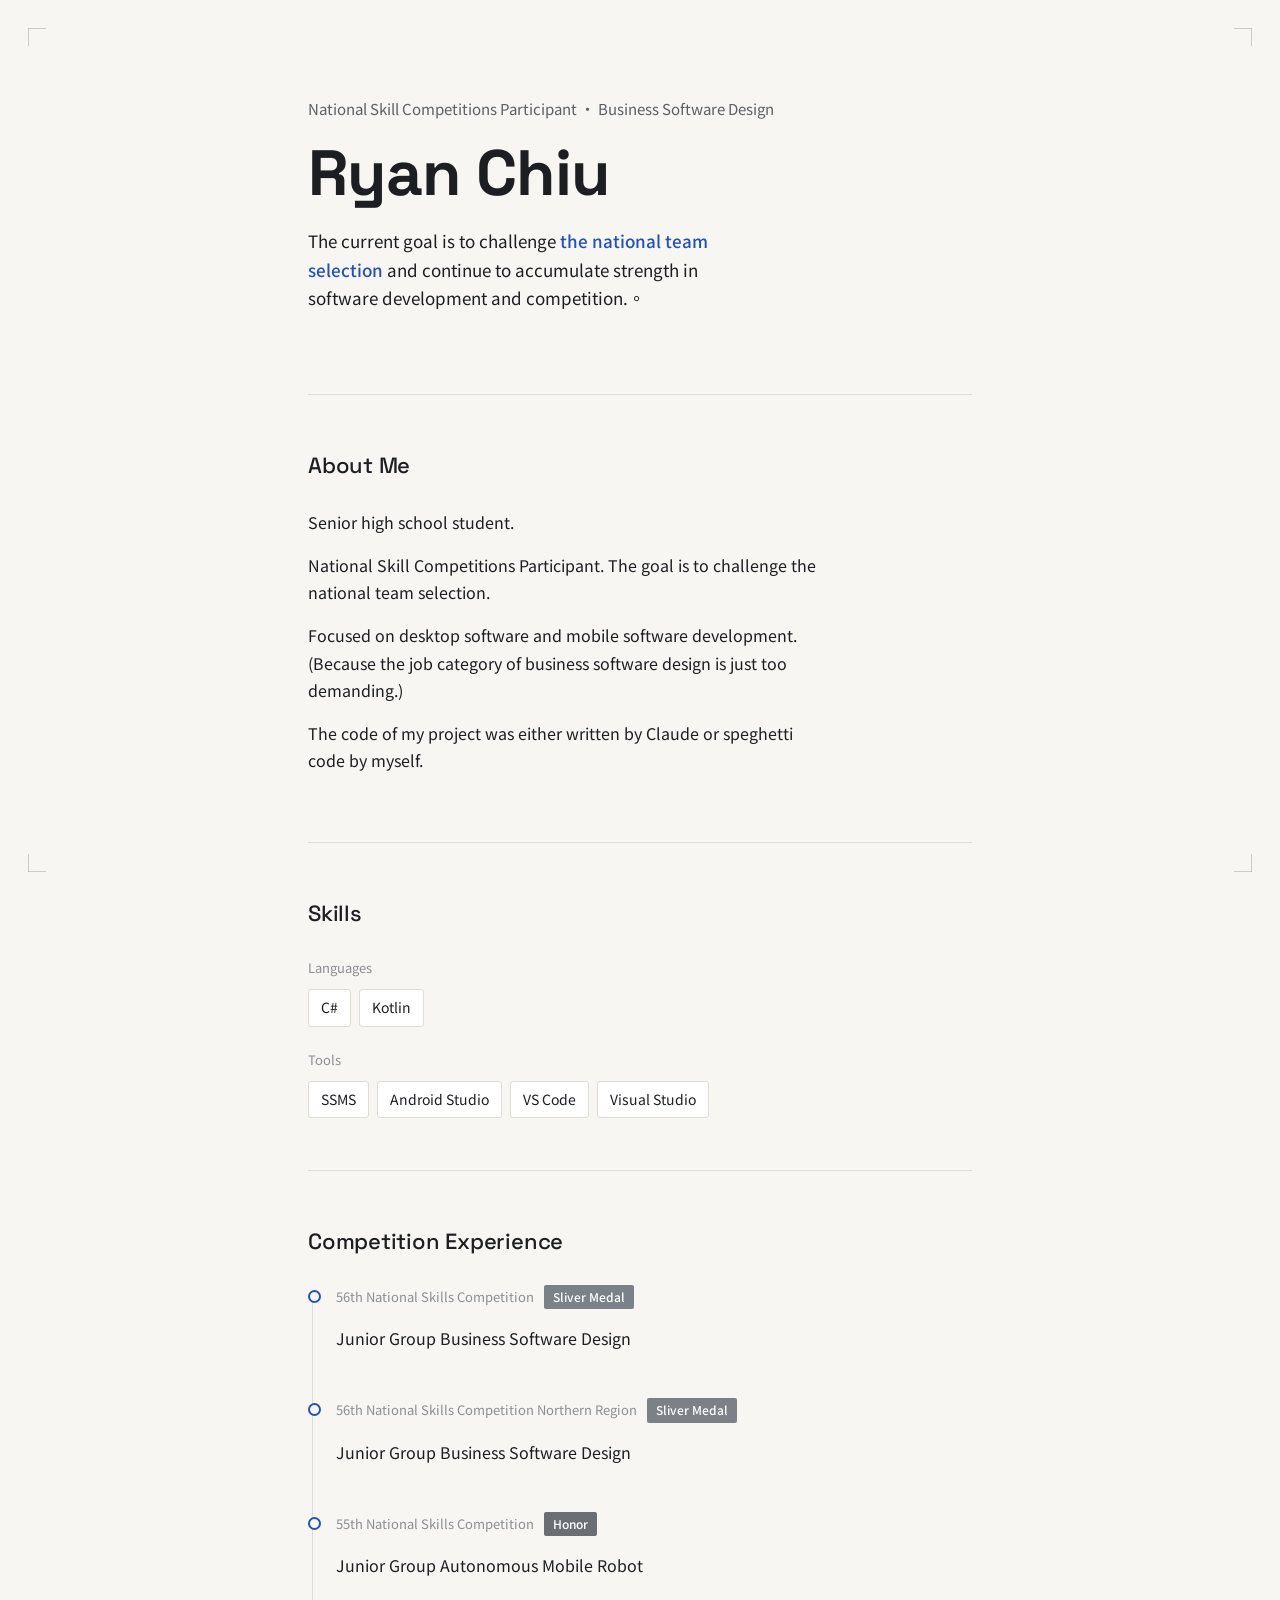
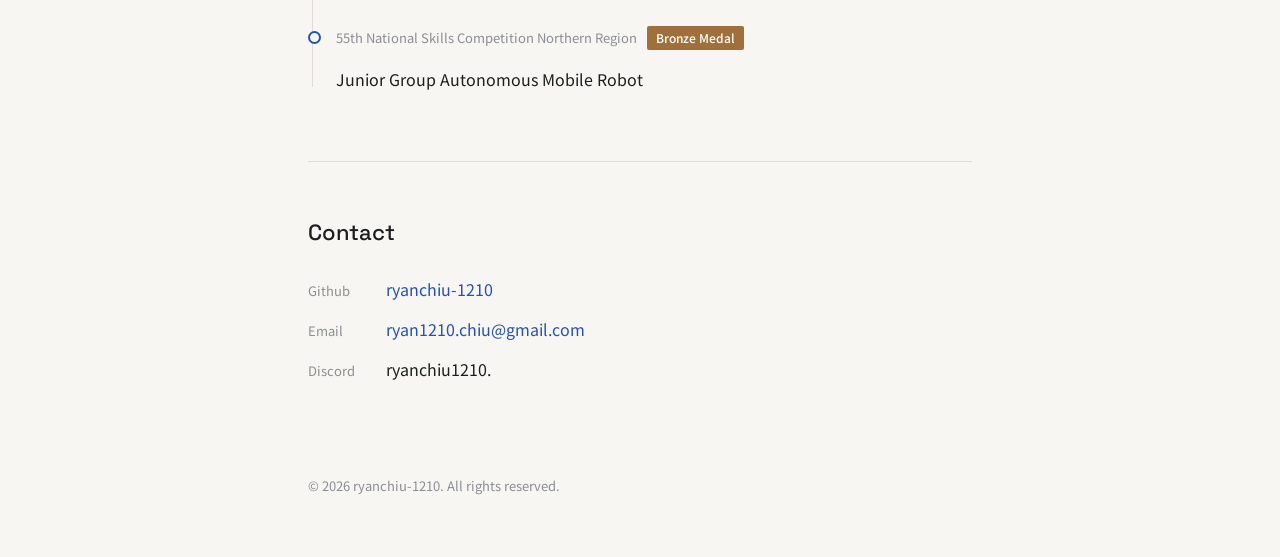
==== en/index.html @ 7f278e83 "Create index.html" ====
<!-- English translated by Niugnep65535. -->
<!DOCTYPE html>
<html lang="zh-Hant">
<head>
<meta charset="UTF-8">
<meta name="viewport" content="width=device-width, initial-scale=1.0">
<title>Ryan Chiu - National Skill Competitions Participant</title>
<meta name="description" content="Ryan Chiu's personal website. National Skill Competitions participant. Focused on C# and Android development.">
<link rel="preconnect" href="https://fonts.googleapis.com">
<link rel="preconnect" href="https://fonts.gstatic.com" crossorigin>
<link href="https://fonts.googleapis.com/css2?family=Space+Grotesk:wght@400;500;700&family=Noto+Sans+TC:wght@400;500;700&display=swap" rel="stylesheet">
<style>
  :root {
    --bg: #F7F6F3;
    --ink: #1C1E22;
    --ink-soft: #5B5F66;
    --ink-faint: #8B8E93;
    --line: #DEDCD5;
    --accent: #2451B3;
    --accent-soft: #EAF0FB;
    --silver: #7C8087;
    --bronze: #A0703C;
    --honor: #6B6E73;
    --max: 720px;
  }

  * { box-sizing: border-box; }

  html {
    scroll-behavior: smooth;
  }

  @media (prefers-reduced-motion: reduce) {
    html { scroll-behavior: auto; }
    * { animation: none !important; transition: none !important; }
  }

  body {
    margin: 0;
    background: var(--bg);
    color: var(--ink);
    font-family: 'Noto Sans TC', sans-serif;
    line-height: 1.7;
    -webkit-font-smoothing: antialiased;
  }

  a {
    color: var(--accent);
    text-decoration: none;
    border-bottom: 1px solid transparent;
    transition: border-color 0.15s ease;
  }
  a:hover, a:focus-visible {
    border-bottom-color: var(--accent);
  }
  a:focus-visible {
    outline: 2px solid var(--accent);
    outline-offset: 3px;
    border-radius: 1px;
  }

  .wrap {
    max-width: var(--max);
    margin: 0 auto;
    padding: 0 28px;
  }

  /* Hero */
  .hero {
    padding: 96px 0 64px;
    opacity: 0;
    transform: translateY(14px);
    animation: rise 0.7s ease forwards;
  }
  @keyframes rise {
    to { opacity: 1; transform: translateY(0); }
  }

  .hero .role {
    font-size: 15px;
    color: var(--ink-soft);
    margin: 0 0 18px;
  }

  .hero h1 {
    font-family: 'Space Grotesk', sans-serif;
    font-weight: 700;
    font-size: clamp(40px, 7vw, 64px);
    line-height: 1.05;
    margin: 0 0 20px;
    letter-spacing: -0.01em;
  }

  .hero .goal {
    font-size: 17px;
    color: var(--ink);
    max-width: 46ch;
  }
  .hero .goal strong {
    color: var(--accent);
    font-weight: 500;
  }

  /* Sections */
  section {
    padding: 52px 0;
    border-top: 1px solid var(--line);
  }

  h2 {
    font-family: 'Space Grotesk', sans-serif;
    font-size: 22px;
    font-weight: 500;
    margin: 0 0 24px;
    letter-spacing: -0.01em;
  }

  .about p {
    max-width: 58ch;
    font-size: 16px;
    color: var(--ink);
  }

  /* Skills */
  .skill-group {
    margin-bottom: 22px;
  }
  .skill-group:last-child { margin-bottom: 0; }

  .skill-label {
    font-size: 13px;
    color: var(--ink-faint);
    margin: 0 0 10px;
  }

  .skill-pills {
    display: flex;
    flex-wrap: wrap;
    gap: 8px;
  }

  .pill {
    font-size: 14px;
    padding: 6px 12px;
    border: 1px solid var(--line);
    border-radius: 3px;
    color: var(--ink);
    background: #fff;
  }

  /* Timeline */
  .timeline {
    position: relative;
    padding-left: 28px;
  }
  .timeline::before {
    content: '';
    position: absolute;
    left: 4px;
    top: 6px;
    bottom: 6px;
    width: 1px;
    background: var(--line);
  }

  .entry {
    position: relative;
    padding-bottom: 30px;
  }
  .entry:last-child { padding-bottom: 0; }

  .entry::before {
    content: '';
    position: absolute;
    left: -28px;
    top: 5px;
    width: 9px;
    height: 9px;
    border-radius: 50%;
    background: var(--bg);
    border: 2px solid var(--accent);
  }

  .entry-top {
    display: flex;
    align-items: baseline;
    gap: 10px;
    flex-wrap: wrap;
    margin-bottom: 6px;
  }

  .entry-edition {
    font-size: 13px;
    color: var(--ink-faint);
  }

  .badge {
    font-size: 12px;
    padding: 2px 9px;
    border-radius: 2px;
    color: #fff;
    font-weight: 500;
  }
  .badge.silver { background: var(--silver); }
  .badge.bronze { background: var(--bronze); }
  .badge.honor  { background: var(--honor); }

  .entry-title {
    font-size: 16px;
    color: var(--ink);
  }

  /* Contact */
  .contact-list {
    display: flex;
    flex-direction: column;
    gap: 12px;
  }
  .contact-row {
    display: flex;
    gap: 14px;
    font-size: 16px;
    align-items: baseline;
  }
  .contact-row .k {
    color: var(--ink-faint);
    font-size: 13px;
    min-width: 64px;
  }

  footer {
    padding: 40px 0 60px;
    font-size: 13px;
    color: var(--ink-faint);
  }

  @media (max-width: 480px) {
    .hero { padding: 64px 0 44px; }
    section { padding: 40px 0; }
  }

  /* Corner registration marks — fills the side margins on wide screens */
  .crop-marks { display: none; }
  @media (min-width: 900px) {
    .crop-marks { display: block; }
    .mark {
      position: fixed;
      width: 18px;
      height: 18px;
      pointer-events: none;
    }
    .mark::before, .mark::after {
      content: '';
      position: absolute;
      background: var(--ink-faint);
      opacity: 0.4;
    }
    .mark::before { width: 18px; height: 1px; }
    .mark::after { width: 1px; height: 18px; }
    .tl { top: 28px; left: 28px; }
    .tl::before, .tl::after { top: 0; left: 0; }
    .tr { top: 28px; right: 28px; }
    .tr::before, .tr::after { top: 0; right: 0; }
    .bl { bottom: 28px; left: 28px; }
    .bl::before, .bl::after { bottom: 0; left: 0; }
    .br { bottom: 28px; right: 28px; }
    .br::before, .br::after { bottom: 0; right: 0; }
  }
</style>
</head>
<body>

  <div class="crop-marks" aria-hidden="true">
    <span class="mark tl"></span>
    <span class="mark tr"></span>
    <span class="mark bl"></span>
    <span class="mark br"></span>
  </div>

  <div class="wrap">
    <header class="hero">
      <p class="role">National Skill Competitions Participant · Business Software Design</p>
      <h1>Ryan Chiu</h1>
      <p class="goal">The current goal is to challenge <strong>the national team selection</strong> and continue to accumulate strength in software development and competition.。</p>
    </header>

    <section class="about">
      <h2>About Me</h2>
      <p>Senior high school student.</p>
      <p>National Skill Competitions Participant. The goal is to challenge the national team selection.</p>
      <p>Focused on desktop software and mobile software development. (Because the job category of business software design is just too demanding.)</p>
      <p>The code of my project was either written by Claude or speghetti code by myself.</p>
    </section>

    <section class="skills">
      <h2>Skills</h2>
      <div class="skill-group">
        <p class="skill-label">Languages</p>
        <div class="skill-pills">
          <span class="pill">C#</span>
          <span class="pill">Kotlin</span>
        </div>
      </div>
      <div class="skill-group">
        <p class="skill-label">Tools</p>
        <div class="skill-pills">
          <span class="pill">SSMS</span>
          <span class="pill">Android Studio</span>
          <span class="pill">VS Code</span>
          <span class="pill">Visual Studio</span>
        </div>
      </div>
    </section>

    <section class="competitions">
      <h2>Competition Experience</h2>
      <div class="timeline">
        <div class="entry">
          <div class="entry-top">
            <span class="entry-edition">56th National Skills Competition</span>
            <span class="badge silver">Sliver Medal</span>
          </div>
          <p class="entry-title">Junior Group Business Software Design</p>
        </div>
        <div class="entry">
          <div class="entry-top">
            <span class="entry-edition">56th National Skills Competition Northern Region</span>
            <span class="badge silver">Sliver Medal</span>
          </div>
          <p class="entry-title">Junior Group Business Software Design</p>
        </div>
        <div class="entry">
          <div class="entry-top">
            <span class="entry-edition">55th National Skills Competition</span>
            <span class="badge honor">Honor</span>
          </div>
          <p class="entry-title">Junior Group Autonomous Mobile Robot</p>
        </div>
        <div class="entry">
          <div class="entry-top">
            <span class="entry-edition">55th National Skills Competition Northern Region</span>
            <span class="badge bronze">Bronze Medal</span>
          </div>
          <p class="entry-title">Junior Group Autonomous Mobile Robot</p>
        </div>
      </div>
    </section>

    <section class="contact">
      <h2>Contact</h2>
      <div class="contact-list">
        <div class="contact-row">
          <span class="k">Github</span>
          <a href="https://github.com/ryanchiu-1210" target="_blank" rel="noopener">ryanchiu-1210</a>
        </div>
        <div class="contact-row">
          <span class="k">Email</span>
          <a href="mailto:ryan1210.chiu@gmail.com">ryan1210.chiu@gmail.com</a>
        </div>
        <div class="contact-row">
          <span class="k">Discord</span>
          <span>ryanchiu1210.</span>
        </div>
      </div>
    </section>

    <footer>
      &copy; <span id="year"></span> ryanchiu-1210. All rights reserved.
    </footer>
  </div>

  <script>
    document.getElementById('year').textContent = new Date().getFullYear();
  </script>

</body>
</html>
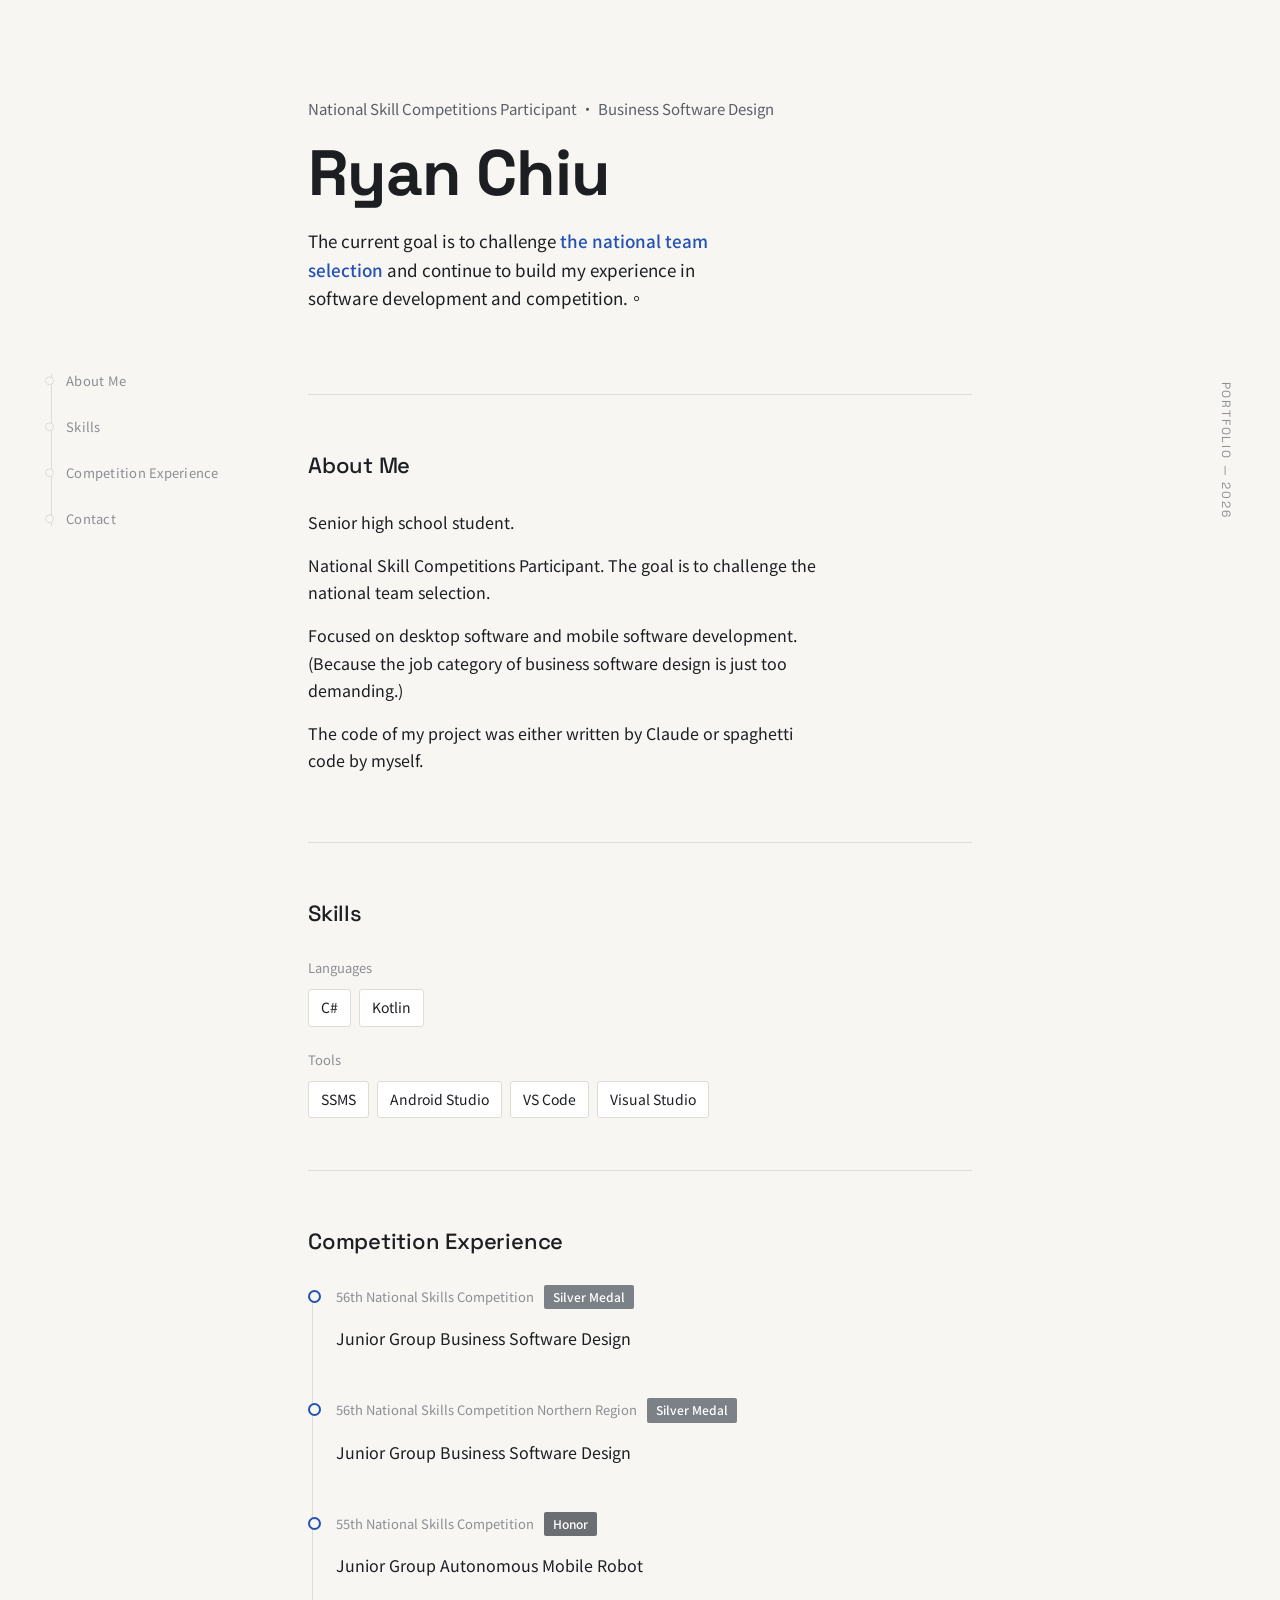
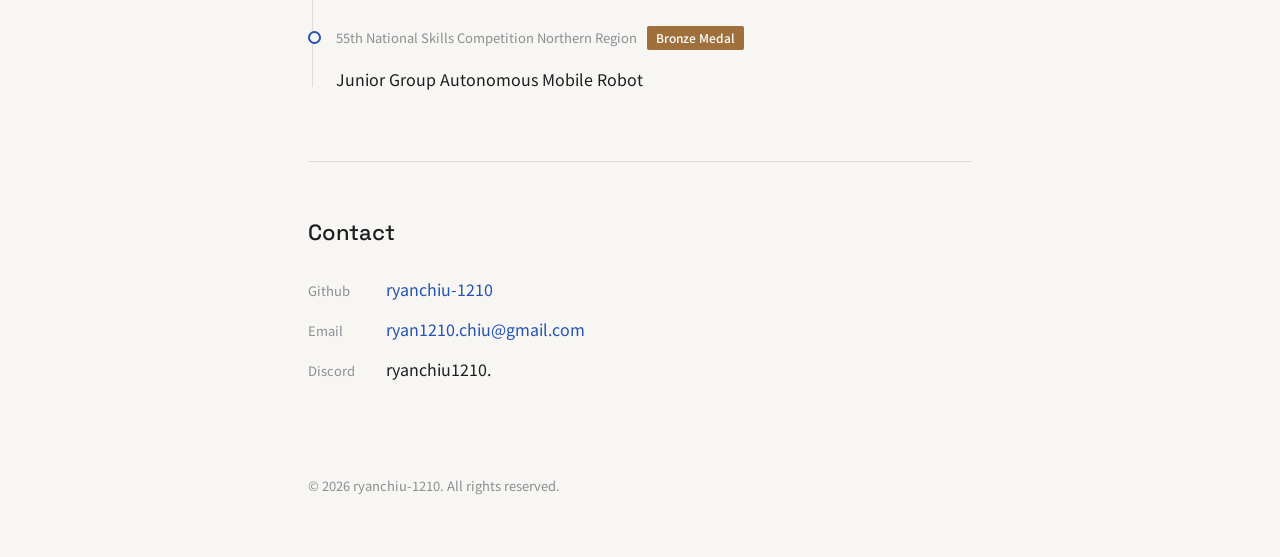
==== commit b1665dc6: "Merge pull request #2 from Niugnep65535/main feat: add much things" ====
--- a/en/index.html
+++ b/en/index.html
@@ -1,6 +1,6 @@
 <!-- English translated by Niugnep65535. -->
 <!DOCTYPE html>
-<html lang="zh-Hant">
+<html lang="en">
 <head>
 <meta charset="UTF-8">
 <meta name="viewport" content="width=device-width, initial-scale=1.0">
@@ -9,290 +9,35 @@
 <link rel="preconnect" href="https://fonts.googleapis.com">
 <link rel="preconnect" href="https://fonts.gstatic.com" crossorigin>
 <link href="https://fonts.googleapis.com/css2?family=Space+Grotesk:wght@400;500;700&family=Noto+Sans+TC:wght@400;500;700&display=swap" rel="stylesheet">
-<style>
-  :root {
-    --bg: #F7F6F3;
-    --ink: #1C1E22;
-    --ink-soft: #5B5F66;
-    --ink-faint: #8B8E93;
-    --line: #DEDCD5;
-    --accent: #2451B3;
-    --accent-soft: #EAF0FB;
-    --silver: #7C8087;
-    --bronze: #A0703C;
-    --honor: #6B6E73;
-    --max: 720px;
-  }
-
-  * { box-sizing: border-box; }
-
-  html {
-    scroll-behavior: smooth;
-  }
-
-  @media (prefers-reduced-motion: reduce) {
-    html { scroll-behavior: auto; }
-    * { animation: none !important; transition: none !important; }
-  }
-
-  body {
-    margin: 0;
-    background: var(--bg);
-    color: var(--ink);
-    font-family: 'Noto Sans TC', sans-serif;
-    line-height: 1.7;
-    -webkit-font-smoothing: antialiased;
-  }
-
-  a {
-    color: var(--accent);
-    text-decoration: none;
-    border-bottom: 1px solid transparent;
-    transition: border-color 0.15s ease;
-  }
-  a:hover, a:focus-visible {
-    border-bottom-color: var(--accent);
-  }
-  a:focus-visible {
-    outline: 2px solid var(--accent);
-    outline-offset: 3px;
-    border-radius: 1px;
-  }
-
-  .wrap {
-    max-width: var(--max);
-    margin: 0 auto;
-    padding: 0 28px;
-  }
-
-  /* Hero */
-  .hero {
-    padding: 96px 0 64px;
-    opacity: 0;
-    transform: translateY(14px);
-    animation: rise 0.7s ease forwards;
-  }
-  @keyframes rise {
-    to { opacity: 1; transform: translateY(0); }
-  }
-
-  .hero .role {
-    font-size: 15px;
-    color: var(--ink-soft);
-    margin: 0 0 18px;
-  }
-
-  .hero h1 {
-    font-family: 'Space Grotesk', sans-serif;
-    font-weight: 700;
-    font-size: clamp(40px, 7vw, 64px);
-    line-height: 1.05;
-    margin: 0 0 20px;
-    letter-spacing: -0.01em;
-  }
-
-  .hero .goal {
-    font-size: 17px;
-    color: var(--ink);
-    max-width: 46ch;
-  }
-  .hero .goal strong {
-    color: var(--accent);
-    font-weight: 500;
-  }
-
-  /* Sections */
-  section {
-    padding: 52px 0;
-    border-top: 1px solid var(--line);
-  }
-
-  h2 {
-    font-family: 'Space Grotesk', sans-serif;
-    font-size: 22px;
-    font-weight: 500;
-    margin: 0 0 24px;
-    letter-spacing: -0.01em;
-  }
-
-  .about p {
-    max-width: 58ch;
-    font-size: 16px;
-    color: var(--ink);
-  }
-
-  /* Skills */
-  .skill-group {
-    margin-bottom: 22px;
-  }
-  .skill-group:last-child { margin-bottom: 0; }
-
-  .skill-label {
-    font-size: 13px;
-    color: var(--ink-faint);
-    margin: 0 0 10px;
-  }
-
-  .skill-pills {
-    display: flex;
-    flex-wrap: wrap;
-    gap: 8px;
-  }
-
-  .pill {
-    font-size: 14px;
-    padding: 6px 12px;
-    border: 1px solid var(--line);
-    border-radius: 3px;
-    color: var(--ink);
-    background: #fff;
-  }
-
-  /* Timeline */
-  .timeline {
-    position: relative;
-    padding-left: 28px;
-  }
-  .timeline::before {
-    content: '';
-    position: absolute;
-    left: 4px;
-    top: 6px;
-    bottom: 6px;
-    width: 1px;
-    background: var(--line);
-  }
-
-  .entry {
-    position: relative;
-    padding-bottom: 30px;
-  }
-  .entry:last-child { padding-bottom: 0; }
-
-  .entry::before {
-    content: '';
-    position: absolute;
-    left: -28px;
-    top: 5px;
-    width: 9px;
-    height: 9px;
-    border-radius: 50%;
-    background: var(--bg);
-    border: 2px solid var(--accent);
-  }
-
-  .entry-top {
-    display: flex;
-    align-items: baseline;
-    gap: 10px;
-    flex-wrap: wrap;
-    margin-bottom: 6px;
-  }
-
-  .entry-edition {
-    font-size: 13px;
-    color: var(--ink-faint);
-  }
-
-  .badge {
-    font-size: 12px;
-    padding: 2px 9px;
-    border-radius: 2px;
-    color: #fff;
-    font-weight: 500;
-  }
-  .badge.silver { background: var(--silver); }
-  .badge.bronze { background: var(--bronze); }
-  .badge.honor  { background: var(--honor); }
-
-  .entry-title {
-    font-size: 16px;
-    color: var(--ink);
-  }
-
-  /* Contact */
-  .contact-list {
-    display: flex;
-    flex-direction: column;
-    gap: 12px;
-  }
-  .contact-row {
-    display: flex;
-    gap: 14px;
-    font-size: 16px;
-    align-items: baseline;
-  }
-  .contact-row .k {
-    color: var(--ink-faint);
-    font-size: 13px;
-    min-width: 64px;
-  }
-
-  footer {
-    padding: 40px 0 60px;
-    font-size: 13px;
-    color: var(--ink-faint);
-  }
-
-  @media (max-width: 480px) {
-    .hero { padding: 64px 0 44px; }
-    section { padding: 40px 0; }
-  }
-
-  /* Corner registration marks — fills the side margins on wide screens */
-  .crop-marks { display: none; }
-  @media (min-width: 900px) {
-    .crop-marks { display: block; }
-    .mark {
-      position: fixed;
-      width: 18px;
-      height: 18px;
-      pointer-events: none;
-    }
-    .mark::before, .mark::after {
-      content: '';
-      position: absolute;
-      background: var(--ink-faint);
-      opacity: 0.4;
-    }
-    .mark::before { width: 18px; height: 1px; }
-    .mark::after { width: 1px; height: 18px; }
-    .tl { top: 28px; left: 28px; }
-    .tl::before, .tl::after { top: 0; left: 0; }
-    .tr { top: 28px; right: 28px; }
-    .tr::before, .tr::after { top: 0; right: 0; }
-    .bl { bottom: 28px; left: 28px; }
-    .bl::before, .bl::after { bottom: 0; left: 0; }
-    .br { bottom: 28px; right: 28px; }
-    .br::before, .br::after { bottom: 0; right: 0; }
-  }
-</style>
+<link href="/style.css" rel="stylesheet">
+<link rel="icon" type="image/png" href="/favicon.png">
 </head>
 <body>
 
-  <div class="crop-marks" aria-hidden="true">
-    <span class="mark tl"></span>
-    <span class="mark tr"></span>
-    <span class="mark bl"></span>
-    <span class="mark br"></span>
-  </div>
+  <nav class="side-nav" aria-label="Page Navigation">
+    <a href="#about">About Me</a>
+    <a href="#skills">Skills</a>
+    <a href="#competitions">Competition Experience</a>
+    <a href="#contact">Contact</a>
+  </nav>
+  <div class="side-label" aria-hidden="true">PORTFOLIO — 2026</div>
 
   <div class="wrap">
     <header class="hero">
       <p class="role">National Skill Competitions Participant · Business Software Design</p>
       <h1>Ryan Chiu</h1>
-      <p class="goal">The current goal is to challenge <strong>the national team selection</strong> and continue to accumulate strength in software development and competition.。</p>
+      <p class="goal">The current goal is to challenge <strong>the national team selection</strong> and continue to build my experience in software development and competition.。</p>
     </header>
 
-    <section class="about">
+    <section class="about" id="about">
       <h2>About Me</h2>
       <p>Senior high school student.</p>
       <p>National Skill Competitions Participant. The goal is to challenge the national team selection.</p>
       <p>Focused on desktop software and mobile software development. (Because the job category of business software design is just too demanding.)</p>
-      <p>The code of my project was either written by Claude or speghetti code by myself.</p>
+      <p>The code of my project was either written by Claude or spaghetti code by myself.</p>
     </section>
 
-    <section class="skills">
+    <section class="skills" id="skills">
       <h2>Skills</h2>
       <div class="skill-group">
         <p class="skill-label">Languages</p>
@@ -312,20 +57,20 @@
       </div>
     </section>
 
-    <section class="competitions">
+    <section class="competitions" id="competitions">
       <h2>Competition Experience</h2>
       <div class="timeline">
         <div class="entry">
           <div class="entry-top">
             <span class="entry-edition">56th National Skills Competition</span>
-            <span class="badge silver">Sliver Medal</span>
+            <span class="badge silver">Silver Medal</span>
           </div>
           <p class="entry-title">Junior Group Business Software Design</p>
         </div>
         <div class="entry">
           <div class="entry-top">
             <span class="entry-edition">56th National Skills Competition Northern Region</span>
-            <span class="badge silver">Sliver Medal</span>
+            <span class="badge silver">Silver Medal</span>
           </div>
           <p class="entry-title">Junior Group Business Software Design</p>
         </div>
@@ -346,7 +91,7 @@
       </div>
     </section>
 
-    <section class="contact">
+    <section class="contact" id="contact">
       <h2>Contact</h2>
       <div class="contact-list">
         <div class="contact-row">
--- a/style.css
+++ b/style.css
@@ -0,0 +1,340 @@
+:root {
+    --bg: #F7F6F3;
+    --ink: #1C1E22;
+    --ink-soft: #5B5F66;
+    --ink-faint: #8B8E93;
+    --line: #DEDCD5;
+    --accent: #2451B3;
+    --accent-soft: #EAF0FB;
+    --silver: #7C8087;
+    --bronze: #A0703C;
+    --honor: #6B6E73;
+    --pill: #fff;
+    --max: 720px;
+}
+
+@media (prefers-color-scheme: dark) {
+    :root {
+        --bg: #232320;
+        --ink: #cdcece;
+        --ink-faint: #75787d;
+        --ink-soft: #8B8E93;
+        --line: #3f3f3f;
+        --accent: #2e67e1;
+        --accent-soft: #7c7c7c;
+        --silver: #7C8087;
+        --bronze: #A0703C;
+        --honor: #6B6E73;
+        --pill: #292929;
+        --max: 720px;
+    }
+}
+
+* { box-sizing: border-box; }
+
+html {
+    scroll-behavior: smooth;
+}
+
+@media (prefers-reduced-motion: reduce) {
+    html { scroll-behavior: auto; }
+    * { animation: none !important; transition: none !important; }
+}
+
+body {
+    margin: 0;
+    background: var(--bg);
+    color: var(--ink);
+    font-family: 'Noto Sans TC', sans-serif;
+    line-height: 1.7;
+    -webkit-font-smoothing: antialiased;
+}
+
+a {
+    color: var(--accent);
+    text-decoration: none;
+    border-bottom: 1px solid transparent;
+    transition: border-color 0.15s ease;
+}
+a:hover, a:focus-visible {
+    border-bottom-color: var(--accent);
+}
+a:focus-visible {
+    outline: 2px solid var(--accent);
+    outline-offset: 3px;
+    border-radius: 1px;
+}
+
+.wrap {
+    max-width: var(--max);
+    margin: 0 auto;
+    padding: 0 28px;
+}
+
+/* Hero */
+.hero {
+    padding: 96px 0 64px;
+    opacity: 0;
+    transform: translateY(14px);
+    animation: rise 0.7s ease forwards;
+}
+@keyframes rise {
+    to { opacity: 1; transform: translateY(0); }
+}
+
+.hero .role {
+    font-size: 15px;
+    color: var(--ink-soft);
+    margin: 0 0 18px;
+}
+
+.hero h1 {
+    font-family: 'Space Grotesk', sans-serif;
+    font-weight: 700;
+    font-size: clamp(40px, 7vw, 64px);
+    line-height: 1.05;
+    margin: 0 0 20px;
+    letter-spacing: -0.01em;
+}
+
+.hero .goal {
+    font-size: 17px;
+    color: var(--ink);
+    max-width: 46ch;
+}
+.hero .goal strong {
+    color: var(--accent);
+    font-weight: 500;
+}
+
+/* Sections */
+section {
+    padding: 52px 0;
+    border-top: 1px solid var(--line);
+}
+
+h2 {
+    font-family: 'Space Grotesk', sans-serif;
+    font-size: 22px;
+    font-weight: 500;
+    margin: 0 0 24px;
+    letter-spacing: -0.01em;
+}
+
+.about p {
+    max-width: 58ch;
+    font-size: 16px;
+    color: var(--ink);
+}
+
+/* Skills */
+.skill-group {
+    margin-bottom: 22px;
+}
+.skill-group:last-child { margin-bottom: 0; }
+
+.skill-label {
+    font-size: 13px;
+    color: var(--ink-faint);
+    margin: 0 0 10px;
+}
+
+.skill-pills {
+    display: flex;
+    flex-wrap: wrap;
+    gap: 8px;
+}
+
+.pill {
+    font-size: 14px;
+    padding: 6px 12px;
+    border: 1px solid var(--line);
+    border-radius: 3px;
+    color: var(--ink);
+    background: var(--pill);
+}
+
+/* Timeline */
+.timeline {
+    position: relative;
+    padding-left: 28px;
+}
+.timeline::before {
+    content: '';
+    position: absolute;
+    left: 4px;
+    top: 6px;
+    bottom: 6px;
+    width: 1px;
+    background: var(--line);
+}
+
+.entry {
+    position: relative;
+    padding-bottom: 30px;
+}
+.entry:last-child { padding-bottom: 0; }
+
+.entry::before {
+    content: '';
+    position: absolute;
+    left: -28px;
+    top: 5px;
+    width: 9px;
+    height: 9px;
+    border-radius: 50%;
+    background: var(--bg);
+    border: 2px solid var(--accent);
+}
+
+.entry-top {
+    display: flex;
+    align-items: baseline;
+    gap: 10px;
+    flex-wrap: wrap;
+    margin-bottom: 6px;
+}
+
+.entry-edition {
+    font-size: 13px;
+    color: var(--ink-faint);
+}
+
+.badge {
+    font-size: 12px;
+    padding: 2px 9px;
+    border-radius: 2px;
+    color: #fff;
+    font-weight: 500;
+}
+.badge.silver { background: var(--silver); }
+.badge.bronze { background: var(--bronze); }
+.badge.honor  { background: var(--honor); }
+
+.entry-title {
+    font-size: 16px;
+    color: var(--ink);
+}
+
+/* Contact */
+.contact-list {
+    display: flex;
+    flex-direction: column;
+    gap: 12px;
+}
+.contact-row {
+    display: flex;
+    gap: 14px;
+    font-size: 16px;
+    align-items: baseline;
+}
+.contact-row .k {
+    color: var(--ink-faint);
+    font-size: 13px;
+    min-width: 64px;
+}
+
+footer {
+    padding: 40px 0 60px;
+    font-size: 13px;
+    color: var(--ink-faint);
+}
+
+@media (max-width: 480px) {
+    .hero { padding: 64px 0 44px; }
+    section { padding: 40px 0; }
+}
+
+/* Corner registration marks — fills the side margins on wide screens */
+.crop-marks { display: none; }
+@media (min-width: 900px) {
+    .crop-marks { display: block; }
+    .mark {
+        position: fixed;
+        width: 18px;
+        height: 18px;
+        pointer-events: none;
+    }
+    .mark::before, .mark::after {
+        content: '';
+        position: absolute;
+        background: var(--ink-faint);
+        opacity: 0.4;
+    }
+    .mark::before { width: 18px; height: 1px; }
+    .mark::after { width: 1px; height: 18px; }
+    .tl { top: 28px; left: 28px; }
+    .tl::before, .tl::after { top: 0; left: 0; }
+    .tr { top: 28px; right: 28px; }
+    .tr::before, .tr::after { top: 0; right: 0; }
+    .bl { bottom: 28px; left: 28px; }
+    .bl::before, .bl::after { bottom: 0; left: 0; }
+    .br { bottom: 28px; right: 28px; }
+    .br::before, .br::after { bottom: 0; right: 0; }
+}
+
+
+  /* Side navigation — fills the left margin with a real jump-to-section index */
+  .side-nav { display: none; }
+  .side-label { display: none; }
+  @media (min-width: 1180px) {
+    .side-nav {
+      display: flex;
+      flex-direction: column;
+      gap: 24px;
+      position: fixed;
+      left: 48px;
+      top: 50%;
+      transform: translateY(-50%);
+      padding-left: 18px;
+    }
+    .side-nav::before {
+      content: '';
+      position: absolute;
+      left: 3px;
+      top: 4px;
+      bottom: 4px;
+      width: 1px;
+      background: var(--line);
+    }
+    .side-nav a {
+      position: relative;
+      font-size: 13px;
+      color: var(--ink-faint);
+      border-bottom: none;
+      letter-spacing: 0.02em;
+    }
+    .side-nav a::before {
+      content: '';
+      position: absolute;
+      left: -21px;
+      top: 50%;
+      width: 7px;
+      height: 7px;
+      border-radius: 50%;
+      background: var(--bg);
+      border: 1px solid var(--line);
+      transform: translateY(-50%);
+      transition: background 0.15s ease, border-color 0.15s ease;
+    }
+    .side-nav a:hover, .side-nav a:focus-visible, .side-nav a.active {
+      color: var(--ink);
+    }
+    .side-nav a:hover::before, .side-nav a:focus-visible::before, .side-nav a.active::before {
+      background: var(--accent);
+      border-color: var(--accent);
+    }
+
+    .side-label {
+      display: block;
+      position: fixed;
+      right: 44px;
+      top: 50%;
+      transform: translateY(-50%);
+      writing-mode: vertical-rl;
+      font-family: 'Space Grotesk', sans-serif;
+      font-size: 12px;
+      letter-spacing: 0.15em;
+      color: var(--ink-faint);
+    }
+  }
